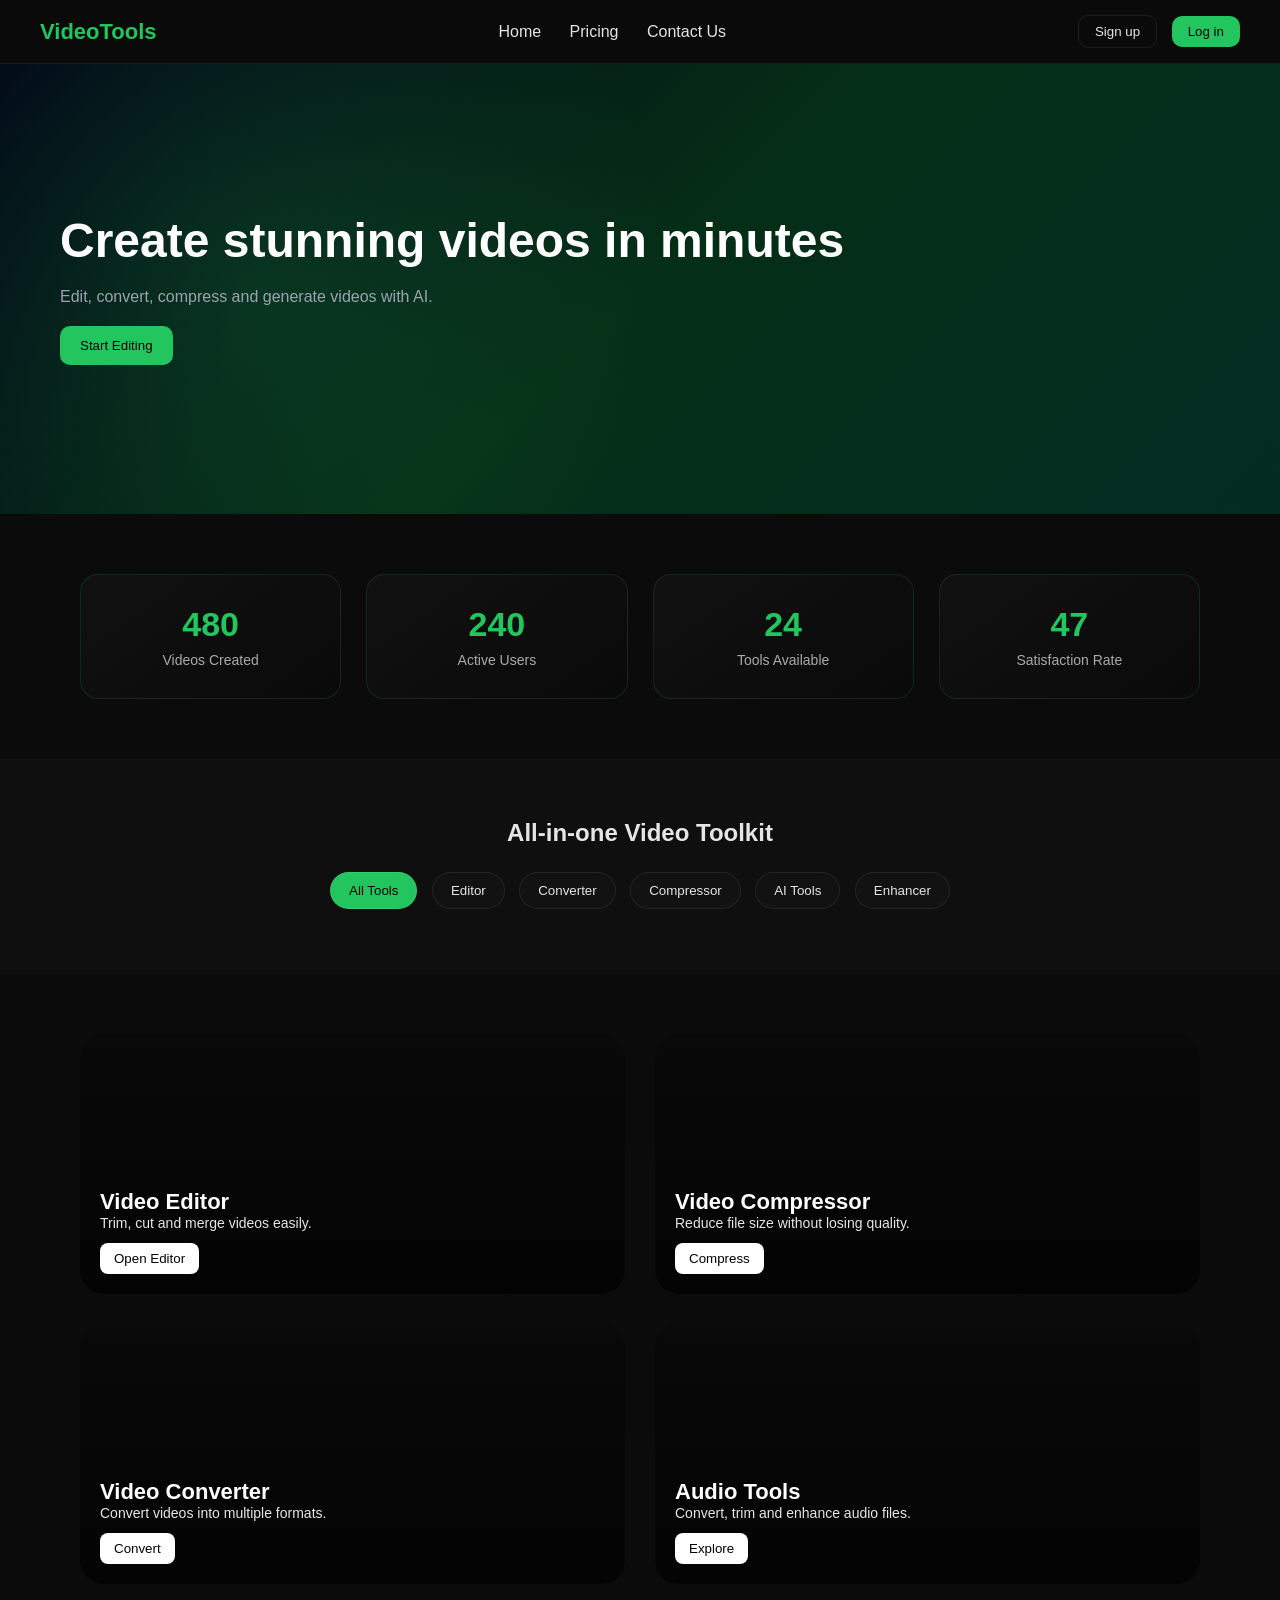
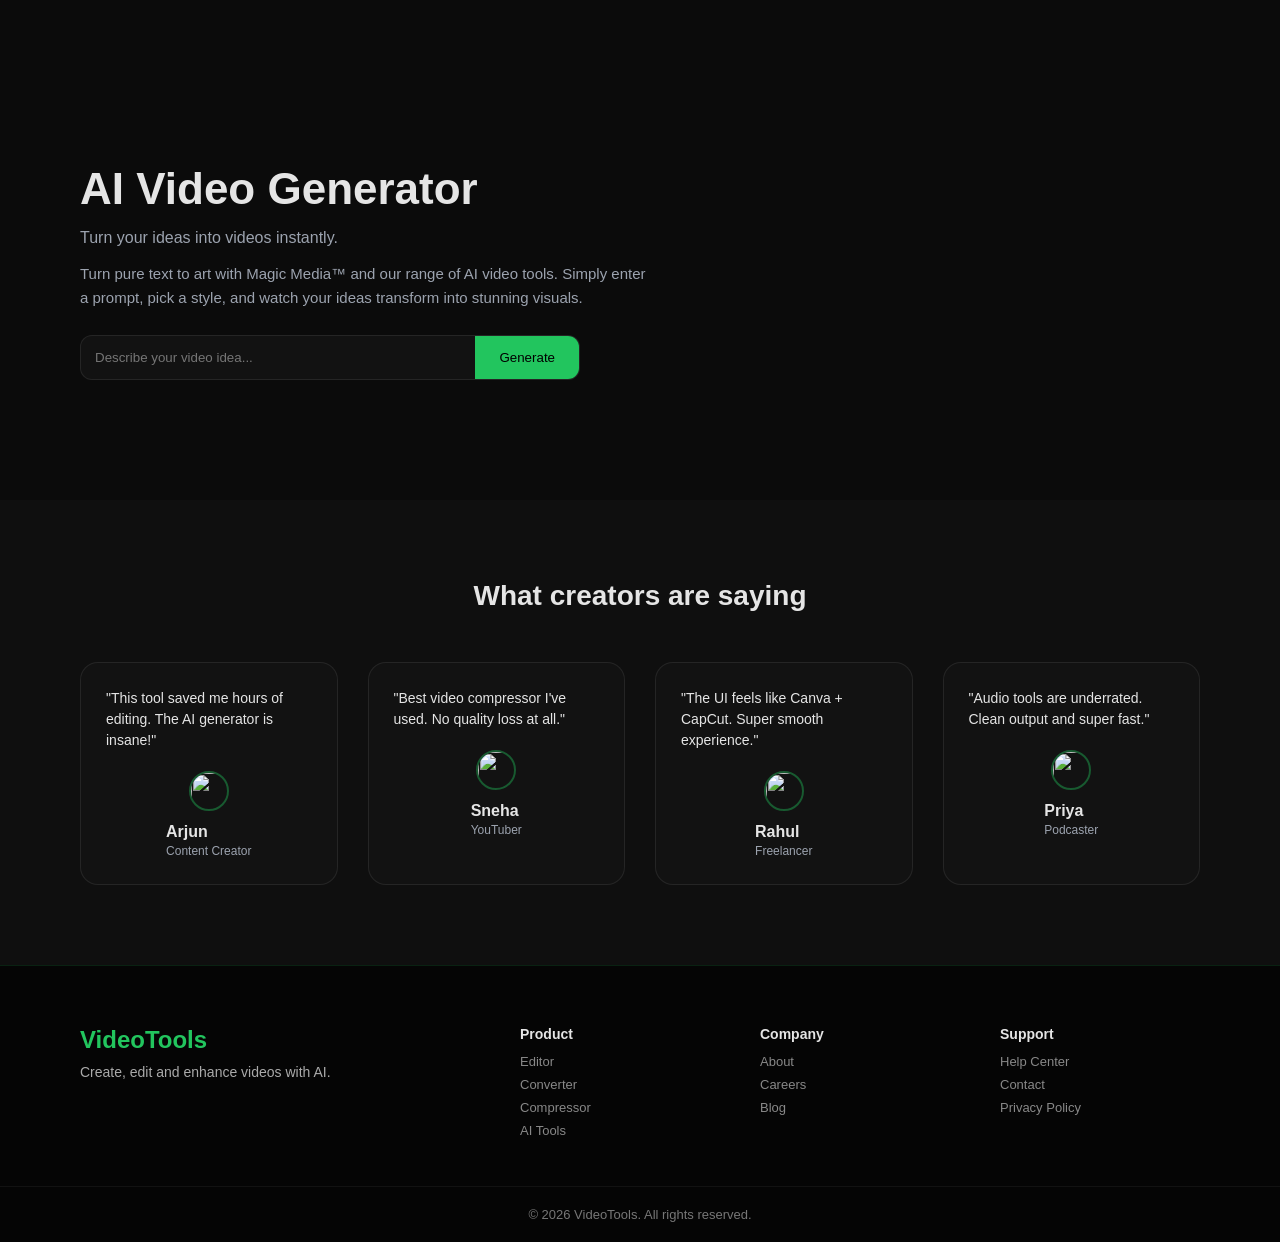
==== index.html @ d3d7b9d6 "Add files via upload" ====
<!DOCTYPE html>
<html lang="en">
<head>
  <meta charset="UTF-8">
  <title>Video Tools Hub</title>
  <link rel="stylesheet" href="style.css">
</head>
<body>

<!-- NAVBAR -->
<header class="navbar">
  <div class="logo">VideoTools</div>

  <nav>
    <a href="index.html">Home</a>
    <a href="pricing.html">Pricing</a>
    <a href="contact.html">Contact Us</a>
  </nav>

  <div class="auth">
    <button class="btn-outline">Sign up</button>
    <button class="btn-primary">Log in</button>
  </div>
</header>

<!-- HERO -->
<section class="hero fade-in">
  <div class="hero-left">
    <h1>Create stunning videos in minutes</h1>
    <p>Edit, convert, compress and generate videos with AI.</p>
    <button class="btn-white">Start Editing</button>
  </div>

  <div class="hero-right">
    <video autoplay muted loop>
      <source src="assets/video-preview.mp4" type="video/mp4">
    </video>
  </div>
</section>
<section class="stats fade-in">

  <div class="stat">
    <h2 class="counter" data-target="1000">0</h2>
    <p>Videos Created</p>
  </div>

  <div class="stat">
    <h2 class="counter" data-target="500">0</h2>
    <p>Active Users</p>
  </div>

  <div class="stat">
    <h2 class="counter" data-target="50">0</h2>
    <p>Tools Available</p>
  </div>

  <div class="stat">
    <h2 class="counter" data-target="99">0</h2>
    <p>Satisfaction Rate</p>
  </div>

</section>
<!-- TABS -->
<section class="explore fade-in">
  <h2>All-in-one Video Toolkit</h2>

  <div class="tabs">
    <button class="active">All Tools</button>
    <button>Editor</button>
    <button>Converter</button>
    <button>Compressor</button>
    <button>AI Tools</button>
    <button>Enhancer</button>
  </div>
</section>

<!-- TOOLS -->
<section class="tools fade-in">

  <!-- VIDEO EDITOR -->
  <div class="card">
    <video autoplay muted loop>
      <source src="https://www.pexels.com/download/video/33897486/" type="video/mp4">
    </video>
    <div class="card-content">
      <h3>Video Editor</h3>
      <p>Trim, cut and merge videos easily.</p>
      <button>Open Editor</button>
    </div>
  </div>

  <!-- COMPRESSOR -->
  <div class="card">
    <video autoplay muted loop>
      <source src="https://www.pexels.com/download/video/3736793/" type="video/mp4">
    </video>
    <div class="card-content">
      <h3>Video Compressor</h3>
      <p>Reduce file size without losing quality.</p>
      <button>Compress</button>
    </div>
  </div>

  <!-- CONVERTER -->
  <div class="card">
    <video autoplay muted loop>
      <source src="https://www.pexels.com/download/video/5075214/" type="video/mp4">
    </video>
    <div class="card-content">
      <h3>Video Converter</h3>
      <p>Convert videos into multiple formats.</p>
      <button>Convert</button>
    </div>
  </div>

  <!-- AUDIO -->
  <div class="card">
    <video autoplay muted loop>
      <source src="https://www.pexels.com/download/video/6889282/" type="video/mp4">
    </video>
    <div class="card-content">
      <h3>Audio Tools</h3>
      <p>Convert, trim and enhance audio files.</p>
      <button>Explore</button>
    </div>
  </div>

</section>
<!-- AI VIDEO GENERATOR -->
<section class="generator fade-in">

  <!-- LEFT -->
  <div class="gen-left">
    <h2>AI Video Generator</h2>

    <p class="sub">
      Turn your ideas into videos instantly.
    </p>

    <!-- NEW TEXT -->
    <p class="desc">
      Turn pure text to art with Magic Media™ and our range of AI video tools.
      Simply enter a prompt, pick a style, and watch your ideas transform into stunning visuals.
    </p>

    <div class="input-box">
      <input type="text" placeholder="Describe your video idea...">
      <button>Generate</button>
    </div>
  </div>

  <!-- RIGHT -->
  <div class="gen-right">
    <img src="assets/ai_image.png" alt="">
  </div>

</section>


<section class="reviews fade-in">

  <h2>What creators are saying</h2>

  <div class="review-grid">

    <div class="review-card">
      <p>"This tool saved me hours of editing. The AI generator is insane!"</p>
      <div class="user">
        <img src="https://randomuser.me/api/portraits/men/32.jpg" alt="">
        <div>
          <span class="name">Arjun</span>
          <span class="role">Content Creator</span>
        </div>
      </div>
    </div>

    <div class="review-card">
      <p>"Best video compressor I've used. No quality loss at all."</p>
      <div class="user">
        <img src="https://randomuser.me/api/portraits/women/44.jpg" alt="">
        <div>
          <span class="name">Sneha</span>
          <span class="role">YouTuber</span>
        </div>
      </div>
    </div>

    <div class="review-card">
      <p>"The UI feels like Canva + CapCut. Super smooth experience."</p>
      <div class="user">
        <img src="https://randomuser.me/api/portraits/men/76.jpg" alt="">
        <div>
          <span class="name">Rahul</span>
          <span class="role">Freelancer</span>
        </div>
      </div>
    </div>

    <div class="review-card">
      <p>"Audio tools are underrated. Clean output and super fast."</p>
      <div class="user">
        <img src="https://randomuser.me/api/portraits/women/65.jpg" alt="">
        <div>
          <span class="name">Priya</span>
          <span class="role">Podcaster</span>
        </div>
      </div>
    </div>

  </div>

</section>
<footer class="footer fade-in">

  <div class="footer-container">

    <!-- LEFT -->
    <div class="footer-brand">
      <h2>VideoTools</h2>
      <p>Create, edit and enhance videos with AI.</p>
    </div>

    <!-- LINKS -->
    <div class="footer-links">
      <h4>Product</h4>
      <a href="#">Editor</a>
      <a href="#">Converter</a>
      <a href="#">Compressor</a>
      <a href="#">AI Tools</a>
    </div>

    <div class="footer-links">
      <h4>Company</h4>
      <a href="#">About</a>
      <a href="#">Careers</a>
      <a href="#">Blog</a>
    </div>

    <div class="footer-links">
      <h4>Support</h4>
      <a href="contact.html">Help Center</a>
      <a href="contact.html">Contact</a>
      <a href="#">Privacy Policy</a>
    </div>

  </div>

  <!-- BOTTOM -->
  <div class="footer-bottom">
    <p>© 2026 VideoTools. All rights reserved.</p>
  </div>

</footer>
<script src="script.js"></script>
</body>
</html>
---- style.css ----
/* ================= GLOBAL ================= */
:root {
  --bg: #0b0b0b;
  --card: #121212;
  --card-light: #181818;

  --text: #e5e5e5;
  --subtext: #9ca3af;

  --accent: #22c55e;
  --accent-glow: #4ade80;

  --border: rgba(255,255,255,0.08);
}

* {
  margin: 0;
  padding: 0;
  box-sizing: border-box;
  font-family: 'Inter', sans-serif;
}
html {
  scroll-behavior: smooth;
}
body {
  background: var(--bg);
  color: var(--text);
}

/* ================= NAVBAR ================= */
.navbar {
  display: flex;
  justify-content: space-between;
  align-items: center;
  padding: 15px 40px;

  background: rgba(10,10,10,0.7);
  backdrop-filter: blur(10px);
  border-bottom: 1px solid var(--border);
}

.navbar nav a {
  margin: 0 12px;
  text-decoration: none;
  color: var(--text);
}

.logo {
  color: var(--accent);
  font-size: 22px;
  font-weight: 600;
}

.auth button {
  margin-left: 10px;
}

/* BUTTONS */
.btn-primary {
  background: var(--accent);
  color: black;
  border: none;
  padding: 8px 16px;
  border-radius: 10px;
  cursor: pointer;
}

.btn-primary:hover {
  box-shadow: 0 0 20px var(--accent-glow);
}

.btn-outline {
  background: transparent;
  border: 1px solid var(--border);
  color: var(--text);
  padding: 8px 16px;
  border-radius: 10px;
}

/* ================= HERO ================= */
.hero {
  display: flex;
  align-items: center;
  justify-content: space-between;

  min-height: 50vh; /* controls height properly */
  padding: 40px 60px; /* reduced from 80px */

  background: radial-gradient(
      circle at 20% 50%,
      rgba(34,197,94,0.15),
      transparent 40%
    ),
    linear-gradient(
      135deg,
      #020617,
      #052e16,
      #022c22
    );
}

.hero h1 {
  font-size: 48px;
  color: white;
}

.hero p {
  color: var(--subtext);
  margin: 20px 0;
}
.hero .btn-white {
  background: var(--accent);
  color: black;
  padding: 12px 20px;
  border-radius: 10px;
  border: none;
  cursor: pointer;
}
/* ===== STATS SECTION ===== */
.stats {
  display: grid;
  grid-template-columns: repeat(4, 1fr);
  gap: 25px;

  padding: 60px 80px;
  background: #0b0b0b;
  text-align: center;
}

/* CARD */
.stat {
  background: linear-gradient(145deg, #111, #0a0a0a);
  border: 1px solid rgba(34,197,94,0.15);
  border-radius: 18px;

  padding: 30px 20px;
  transition: 0.3s;
}

/* NUMBER */
.stat h2 {
  font-size: 34px;
  color: #22c55e;
  margin-bottom: 8px;
}

/* TEXT */
.stat p {
  font-size: 14px;
  color: #aaa;
}

/* HOVER */
.stat:hover {
  transform: translateY(-6px);
  box-shadow: 0 0 25px rgba(34,197,94,0.25);
}
/* ================= EXPLORE ================= */
.explore {
  text-align: center;
  padding: 60px;
  background: #0f0f0f;
}

.tabs {
  margin-top: 20px;
}

.tabs button {
  padding: 10px 18px;
  border-radius: 20px;
  border: 1px solid var(--border);
  background: var(--card);
  color: var(--text);
  margin: 5px;
  cursor: pointer;
}

.tabs .active {
  background: var(--accent);
  color: black;
}

/* ================= TOOLS ================= */
.tools {
  display: grid;
  grid-template-columns: repeat(2, 1fr);
  gap: 30px;
  padding: 60px 80px;
  width: 100%;
}

/* CARD (VIDEO BACKGROUND) */
.card {
  position: relative;
  height: 260px;
  border-radius: 24px;
  overflow: hidden;
  cursor: pointer;
}

/* VIDEO */
.card video {
  position: absolute;
  inset: 0;
  width: 100%;
  height: 100%;
  object-fit: cover;
}

/* OVERLAY */
.card::after {
  content: "";
  position: absolute;
  inset: 0;
  background: linear-gradient(
    to top,
    rgba(0,0,0,0.7),
    rgba(0,0,0,0.2)
  );
}

/* CONTENT */
.card-content {
  position: absolute;
  bottom: 20px;
  left: 20px;
  z-index: 2;
  color: white;
}

.card-content h3 {
  font-size: 22px;
}

.card-content p {
  font-size: 14px;
  opacity: 0.9;
}

.card-content button {
  margin-top: 12px;
  padding: 8px 14px;
  border: none;
  border-radius: 8px;
  background: white;
  color: black;
}

/* HOVER */
.card:hover {
  transform: scale(1.03);
  box-shadow: 0 30px 70px rgba(0,0,0,0.3);
}

/* GENERATOR SECTION */
.generator {
  display: flex;
  align-items: center;
  justify-content: space-between;

  padding: 120px 80px;   
  gap: 80px;

  min-height: 10vh;      
}

/* LEFT SIDE */
.gen-left {
  flex: 1.2;             
  max-width: 600px;
}

.gen-left h2 {
  font-size: 44px;
  margin-bottom: 15px;
}

.gen-left .sub {
  color: var(--subtext);
  font-size: 16px;
  margin-bottom: 15px;
}

.gen-left .desc {
  color: #9ca3af;
  font-size: 15px;
  line-height: 1.6;
  margin-bottom: 25px;
}

/* INPUT */
.input-box {
  display: flex;
  max-width: 520px;
  border-radius: 12px;
  overflow: hidden;

  background: var(--card);
  border: 1px solid var(--border);
}

.input-box input {
  flex: 1;
  padding: 14px;
  border: none;
  background: transparent;
  color: white;
}

.input-box button {
  padding: 14px 26px;
  border: none;
  background: var(--accent);
  color: black;
  font-weight: 500;
}

/* RIGHT SIDE */
.gen-right {
  flex: 1;
  display: flex;
  justify-content: center;
}

.gen-right img {
  width: 100%;
  max-width: 520px;   /* 🔥 slightly bigger */
  border-radius: 20px;
}

/* INPUT */
.input-box {
  display: flex;
  max-width: 500px;
  border-radius: 12px;
  overflow: hidden;
  background: var(--card);
  border: 1px solid var(--border);
}

.input-box input {
  flex: 1;
  padding: 14px;
  border: none;
  background: transparent;
  color: white;
}

.input-box button {
  padding: 14px 24px;
  border: none;
  background: var(--accent);
  color: black;
}

/* IMAGE */
.gen-right img {
  width: 100%;
  max-width: 450px;
  border-radius: 20px;
}

/* ================= REVIEWS ================= */
.reviews {
  padding: 80px;
  background: #0f0f0f;
  text-align: center;
}

.reviews h2 {
  margin-bottom: 50px;
  font-size: 28px;
}

/* GRID */
.review-grid {
  display: grid;
  grid-template-columns: repeat(4, 1fr);
  gap: 30px;
}

/* CARD */
.review-card {
  background: var(--card);
  border: 1px solid var(--border);
  border-radius: 18px;

  padding: 25px;
  text-align: left;

  transition: 0.3s;
}

/* TEXT */
.review-card p {
  font-size: 14px;
  color: var(--text);
  line-height: 1.5;
  margin-bottom: 20px;
}

/* USER */
.user {
  display: flex;
  flex-direction: column;
}

.name {
  font-weight: 600;
}

.role {
  font-size: 12px;
  color: var(--subtext);
}

/* HOVER GLOW */
.review-card:hover {
  transform: translateY(-6px);
  box-shadow:
    0 0 0 1px var(--accent),
    0 10px 30px rgba(34,197,94,0.25);
}
/* USER SECTION */
.user {
  display: flex;
  align-items: center;
  gap: 12px;
}

/* AVATAR */
.user img {
  width: 40px;
  height: 40px;
  border-radius: 50%;
  object-fit: cover;

  border: 2px solid rgba(34,197,94,0.4);
}

/* NAME */
.name {
  display: block;
  font-weight: 600;
}

/* ROLE */
.role {
  font-size: 12px;
  color: var(--subtext);
}
/* VIDEO PRESET CARDS */
.video-card {
  position: relative;
  height: 180px;
  border-radius: 18px;
  overflow: hidden;

  background: var(--card-light);
  border: 1px solid var(--border);
  cursor: pointer;

  transition: 0.3s;
}

/* IMAGE */
.video-card img {
  width: 100%;
  height: 100%;
  object-fit: cover;
  opacity: 0.85;
}

/* OVERLAY */
.overlay {
  position: absolute;
  inset: 0;
  background: linear-gradient(
    to top,
    rgba(0,0,0,0.8),
    rgba(0,0,0,0.2)
  );
  display: flex;
  align-items: flex-end;
  padding: 15px;
}

.overlay h4 {
  color: var(--text);
}

/* HOVER GLOW */
.video-card:hover {
  transform: translateY(-6px) scale(1.03);
  box-shadow:
    0 0 0 1px var(--accent),
    0 10px 30px rgba(34,197,94,0.25);
}

/* PLAY ICON */
.video-card::after {
  content: "▶";
  position: absolute;
  top: 50%;
  left: 50%;
  transform: translate(-50%, -50%);
  color: var(--accent);
  opacity: 0;
  transition: 0.3s;
}

.video-card:hover::after {
  opacity: 1;
}
/* INITIAL STATE (hidden) */
.fade-in {
  opacity: 0;
  transform: translateY(40px);
  transition: all 0.8s ease;
}

/* WHEN VISIBLE */
.fade-in.show {
  opacity: 1;
  transform: translateY(0);
}
/* ================= FOOTER ================= */
.footer {
  background: #050505;
  border-top: 1px solid rgba(34,197,94,0.15);
  padding-top: 60px;
}

/* GRID */
.footer-container {
  display: grid;
  grid-template-columns: 2fr 1fr 1fr 1fr;
  gap: 40px;
  padding: 0 80px 40px;
}

/* BRAND */
.footer-brand h2 {
  color: #22c55e;
  margin-bottom: 10px;
}

.footer-brand p {
  color: #aaa;
  font-size: 14px;
}

/* LINKS */
.footer-links h4 {
  margin-bottom: 12px;
  font-size: 14px;
}

.footer-links a {
  display: block;
  color: #888;
  text-decoration: none;
  font-size: 13px;
  margin-bottom: 8px;
  transition: 0.2s;
}

.footer-links a:hover {
  color: #22c55e;
}

/* BOTTOM */
.footer-bottom {
  border-top: 1px solid rgba(255,255,255,0.05);
  text-align: center;
  padding: 20px;
  font-size: 13px;
  color: #777;
}
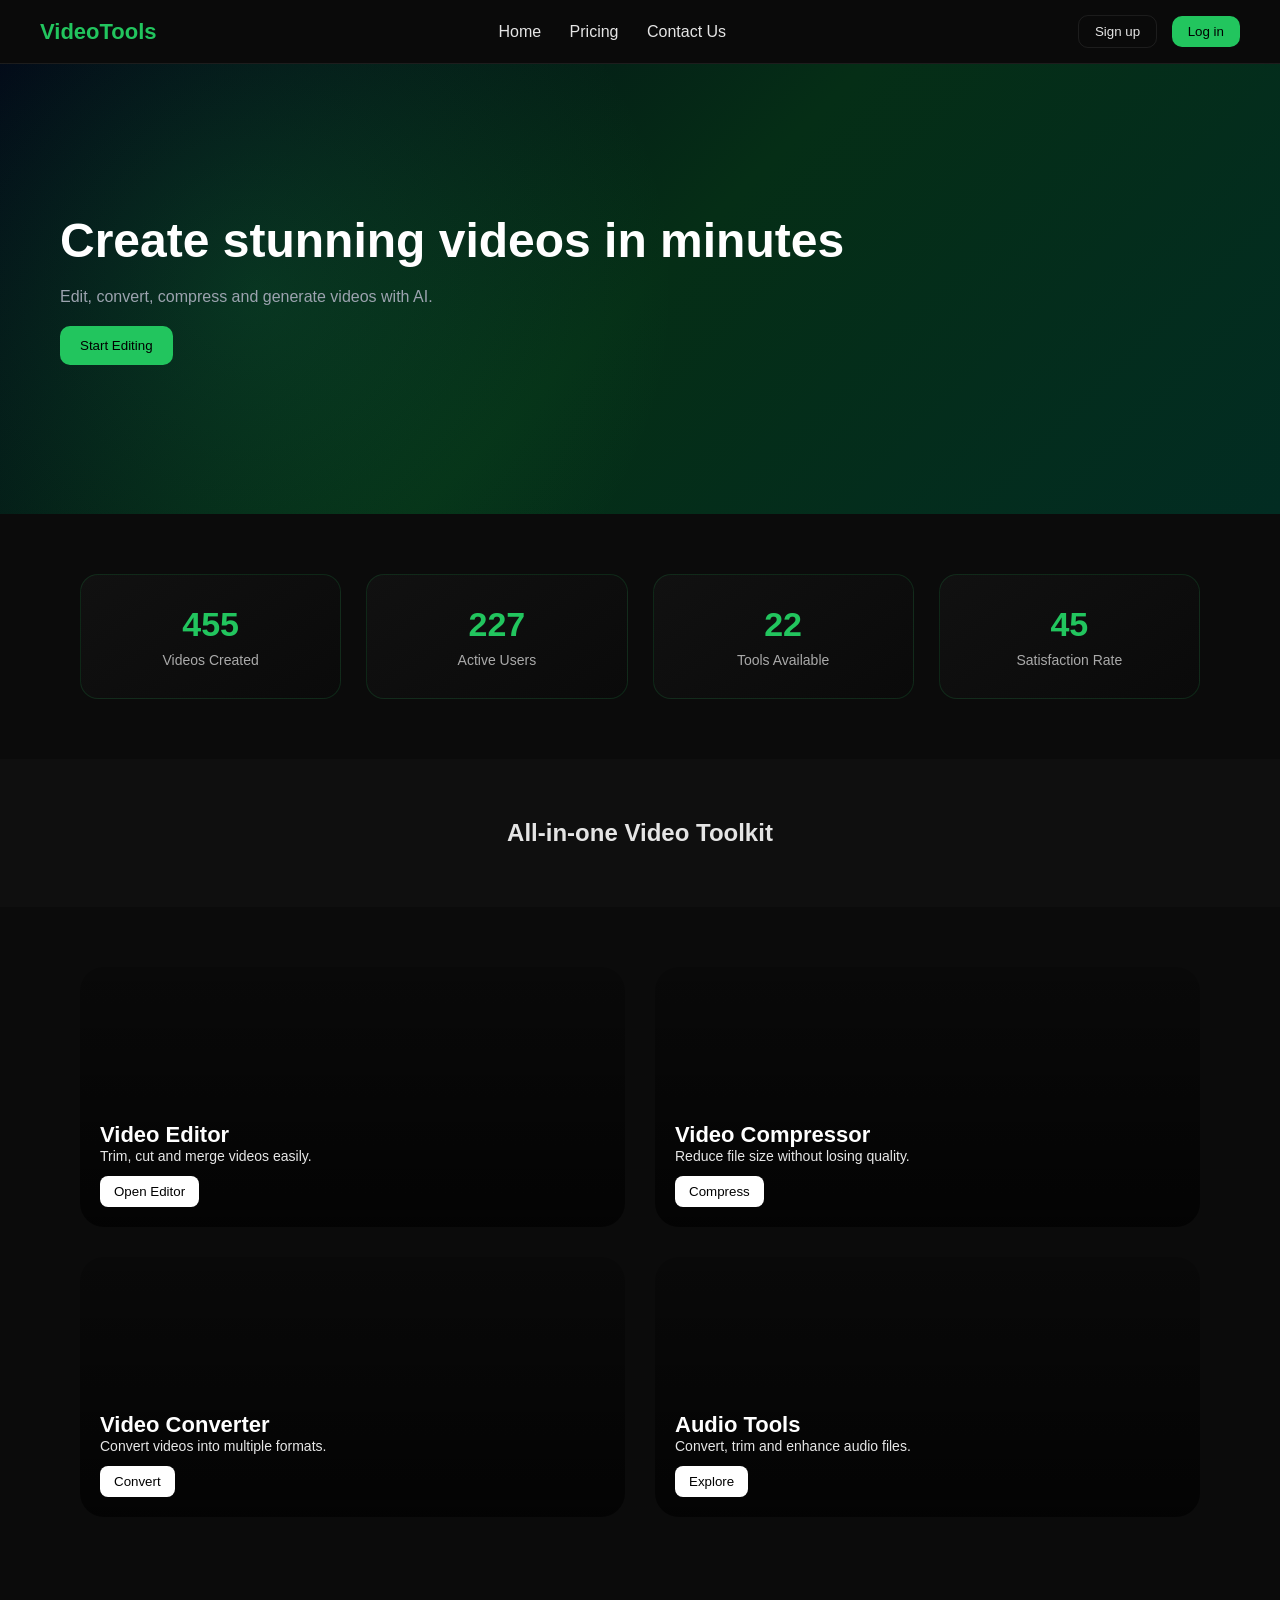
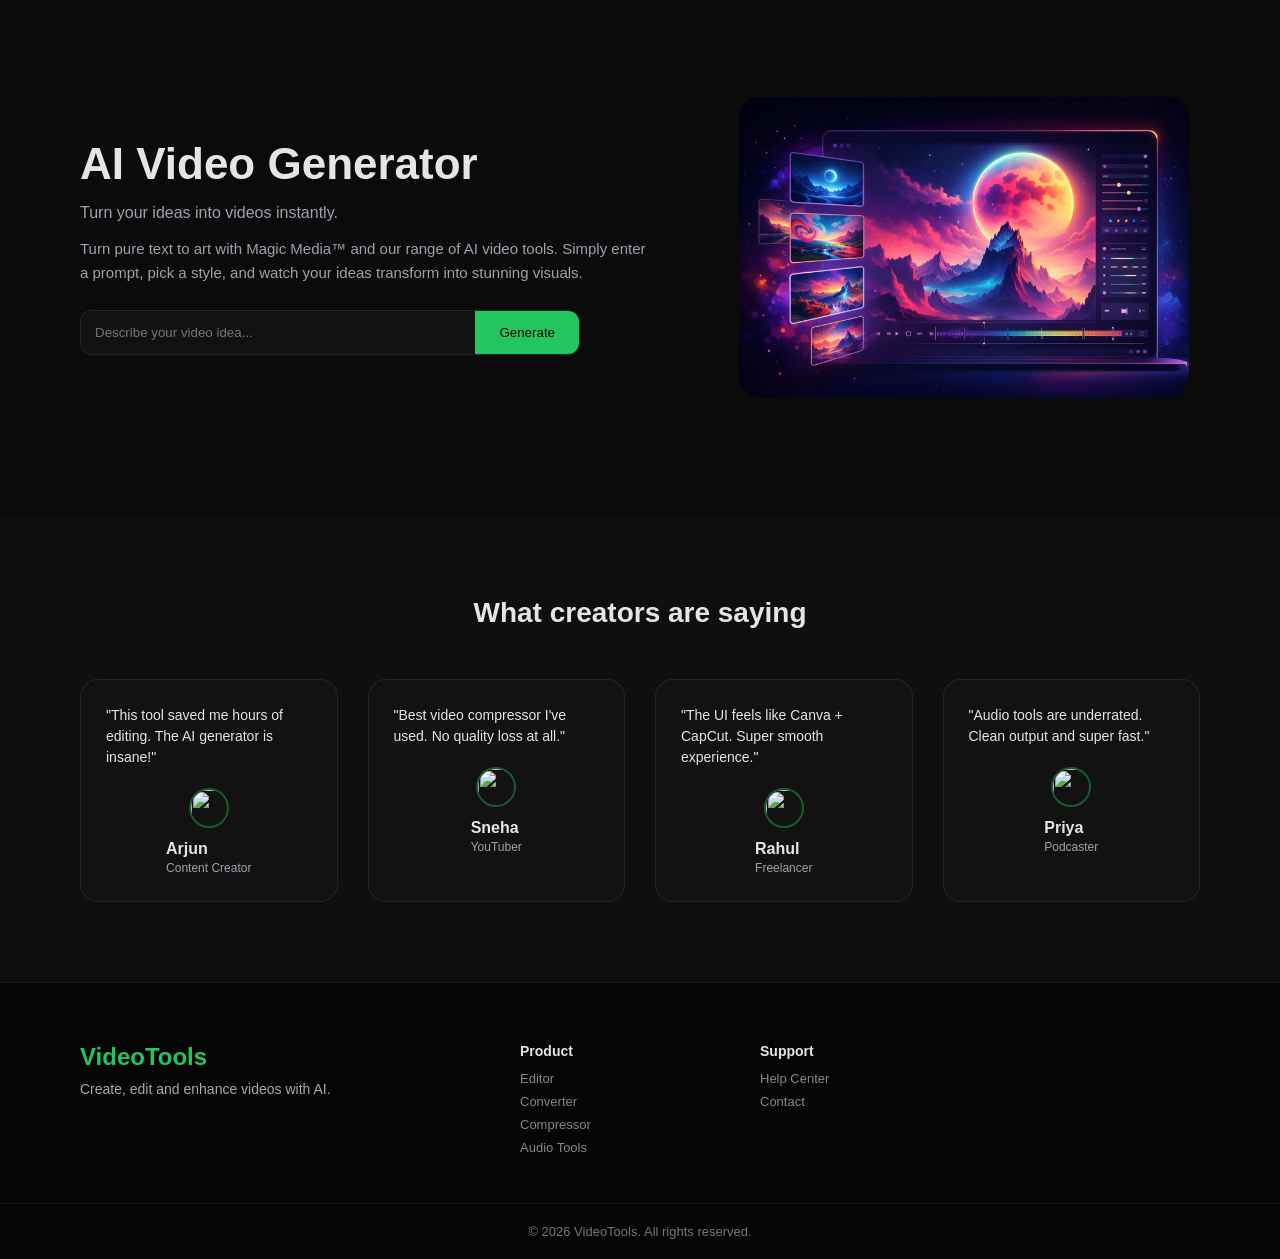
==== commit d5752ec7: "Add files via upload" ====
--- a/index.html
+++ b/index.html
@@ -62,22 +62,15 @@
 </section>
 <!-- TABS -->
 <section class="explore fade-in">
-  <h2>All-in-one Video Toolkit</h2>
-
-  <div class="tabs">
-    <button class="active">All Tools</button>
-    <button>Editor</button>
-    <button>Converter</button>
-    <button>Compressor</button>
-    <button>AI Tools</button>
-    <button>Enhancer</button>
-  </div>
+  <h1>All-in-one Video Toolkit</h1>
+
 </section>
 
 <!-- TOOLS -->
 <section class="tools fade-in">
 
   <!-- VIDEO EDITOR -->
+   <a href="editor.html" class="tool-card">
   <div class="card">
     <video autoplay muted loop>
       <source src="https://www.pexels.com/download/video/33897486/" type="video/mp4">
@@ -88,8 +81,9 @@
       <button>Open Editor</button>
     </div>
   </div>
-
+</a>
   <!-- COMPRESSOR -->
+   <a href="compressor.html" class="tool-card">
   <div class="card">
     <video autoplay muted loop>
       <source src="https://www.pexels.com/download/video/3736793/" type="video/mp4">
@@ -100,8 +94,10 @@
       <button>Compress</button>
     </div>
   </div>
+  </a>
 
   <!-- CONVERTER -->
+   <a href="converter.html" class="tool-card">
   <div class="card">
     <video autoplay muted loop>
       <source src="https://www.pexels.com/download/video/5075214/" type="video/mp4">
@@ -112,8 +108,10 @@
       <button>Convert</button>
     </div>
   </div>
+  </a>
 
   <!-- AUDIO -->
+   <a href="audio.html" class="tool-card">
   <div class="card">
     <video autoplay muted loop>
       <source src="https://www.pexels.com/download/video/6889282/" type="video/mp4">
@@ -124,6 +122,7 @@
       <button>Explore</button>
     </div>
   </div>
+  </a>
 
 </section>
 <!-- AI VIDEO GENERATOR -->
@@ -223,24 +222,19 @@
     <!-- LINKS -->
     <div class="footer-links">
       <h4>Product</h4>
-      <a href="#">Editor</a>
-      <a href="#">Converter</a>
-      <a href="#">Compressor</a>
-      <a href="#">AI Tools</a>
-    </div>
-
-    <div class="footer-links">
-      <h4>Company</h4>
-      <a href="#">About</a>
-      <a href="#">Careers</a>
-      <a href="#">Blog</a>
-    </div>
+      <a href="editor.html">Editor</a>
+      <a href="converter.html">Converter</a>
+      <a href="compressor.html">Compressor</a>
+      <a href="audio.html">Audio Tools</a>
+    </div>
+
+
 
     <div class="footer-links">
       <h4>Support</h4>
       <a href="contact.html">Help Center</a>
       <a href="contact.html">Contact</a>
-      <a href="#">Privacy Policy</a>
+
     </div>
 
   </div>
@@ -251,6 +245,7 @@
   </div>
 
 </footer>
+
 <script src="script.js"></script>
 </body>
 </html>
--- a/style.css
+++ b/style.css
@@ -577,4 +577,4 @@
   padding: 20px;
   font-size: 13px;
   color: #777;
-}+}
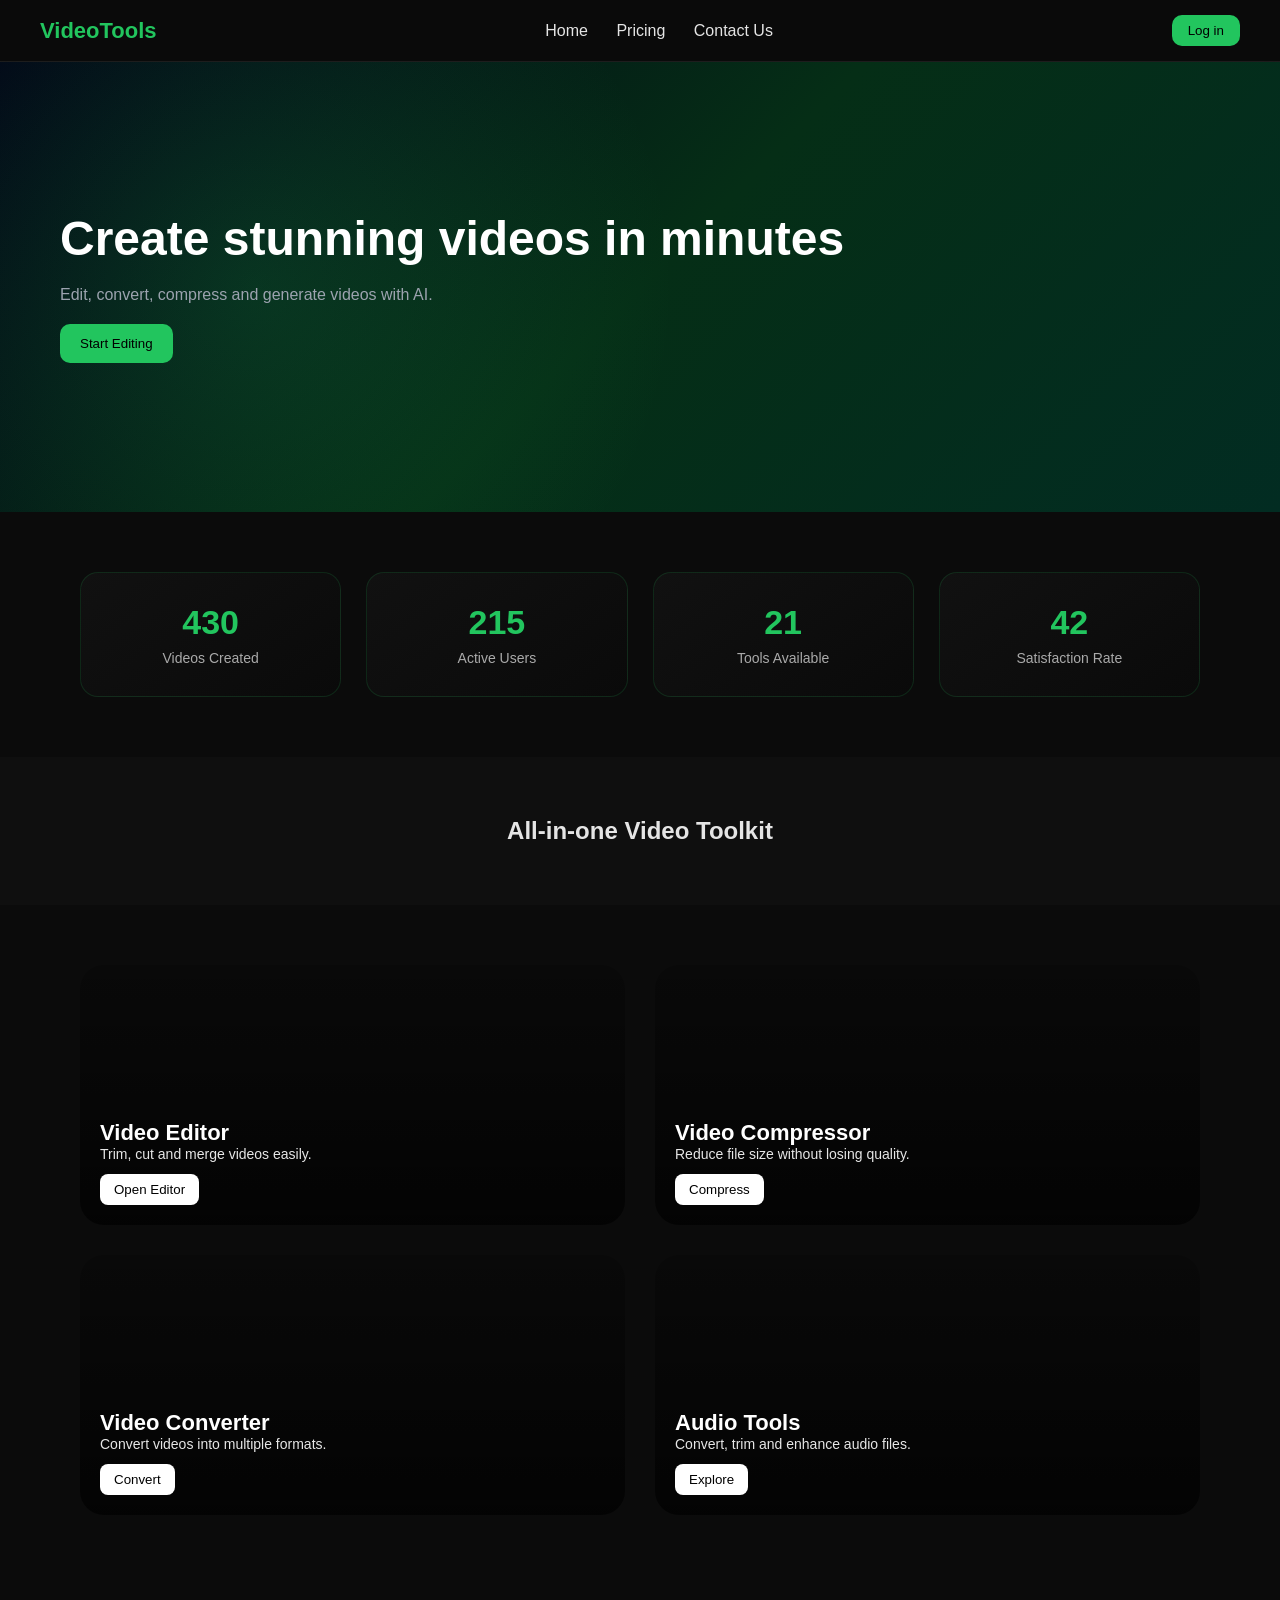
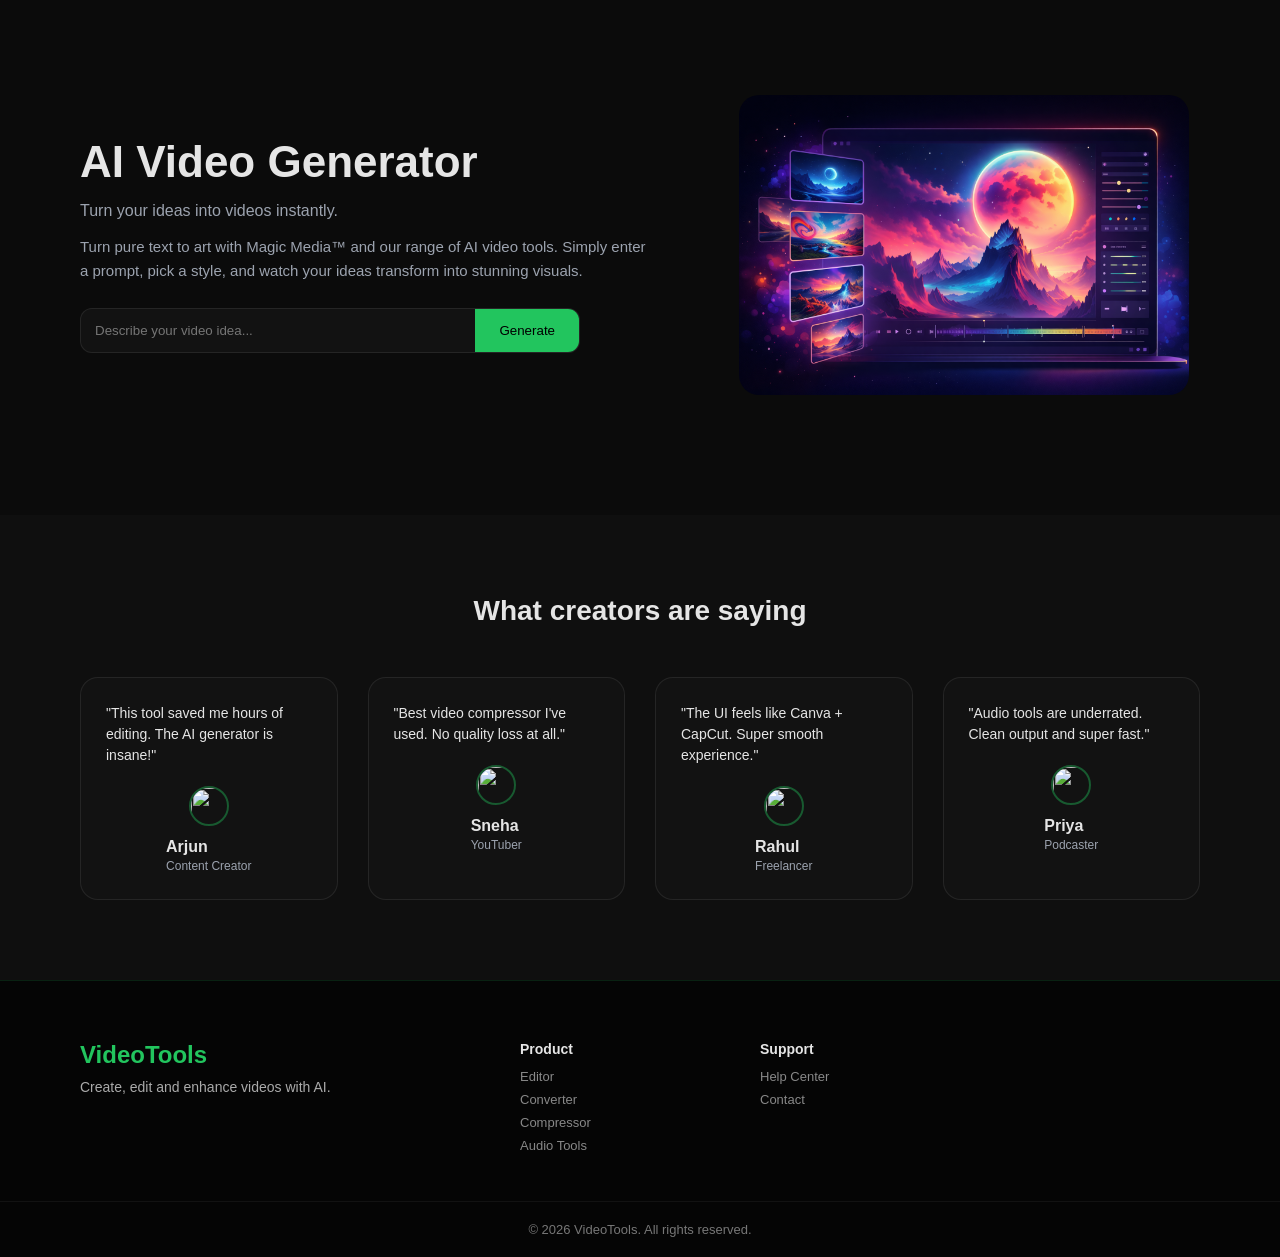
==== commit 5bd082fa: "Add files via upload" ====
--- a/index.html
+++ b/index.html
@@ -18,8 +18,7 @@
   </nav>
 
   <div class="auth">
-    <button class="btn-outline">Sign up</button>
-    <button class="btn-primary">Log in</button>
+    <button class="btn-primary" onclick="openLoginModal()">Log in</button>
   </div>
 </header>
 
@@ -245,7 +244,28 @@
   </div>
 
 </footer>
-
+<div id="loginModal" class="modal">
+
+  <div class="modal-content">
+
+    <span class="close-btn" onclick="closeLoginModal()">&times;</span>
+
+    <h2>Welcome Back 👋</h2>
+    <p class="modal-sub">Login to continue</p>
+
+    <div class="form-group">
+      <input type="email" placeholder="Email">
+    </div>
+
+    <div class="form-group">
+      <input type="password" placeholder="Password">
+    </div>
+
+    <button class="modal-btn">Login</button>
+
+  </div>
+
+</div>
 <script src="script.js"></script>
 </body>
 </html>
--- a/style.css
+++ b/style.css
@@ -578,3 +578,89 @@
   font-size: 13px;
   color: #777;
 }
+/* ================= LOGIN MODAL ================= */
+.modal {
+  position: fixed;
+  top: 0;
+  left: 0;
+  width: 100%;
+  height: 100%;
+
+  background: rgba(0,0,0,0.7);
+  backdrop-filter: blur(6px);
+
+  display: none;
+  align-items: center;
+  justify-content: center;
+
+  z-index: 999;
+}
+
+/* BOX */
+.modal-content {
+  background: #0f0f0f;
+  border: 1px solid rgba(34,197,94,0.2);
+  border-radius: 18px;
+
+  padding: 30px;
+  width: 350px;
+  text-align: center;
+
+  position: relative;
+}
+
+/* TEXT */
+.modal-sub {
+  color: #aaa;
+  margin-bottom: 20px;
+}
+
+/* INPUTS */
+.form-group {
+  margin-bottom: 15px;
+}
+
+.form-group input {
+  width: 100%;
+  padding: 12px;
+  border-radius: 10px;
+  border: 1px solid var(--border);
+  background: #111;
+  color: white;
+}
+
+/* BUTTON */
+.modal-btn {
+  width: 100%;
+  padding: 12px;
+  background: var(--accent);
+  color: black;
+  border: none;
+  border-radius: 10px;
+  cursor: pointer;
+}
+
+.modal-btn:hover {
+  box-shadow: 0 0 15px var(--accent-glow);
+}
+
+/* CLOSE */
+.close-btn {
+  position: absolute;
+  top: 10px;
+  right: 15px;
+  font-size: 20px;
+  cursor: pointer;
+}
+
+/* EXTRA TEXT */
+.extra {
+  margin-top: 15px;
+  font-size: 13px;
+  color: #888;
+}
+
+.extra span {
+  color: var(--accent);
+  cursor: pointer;
+}
